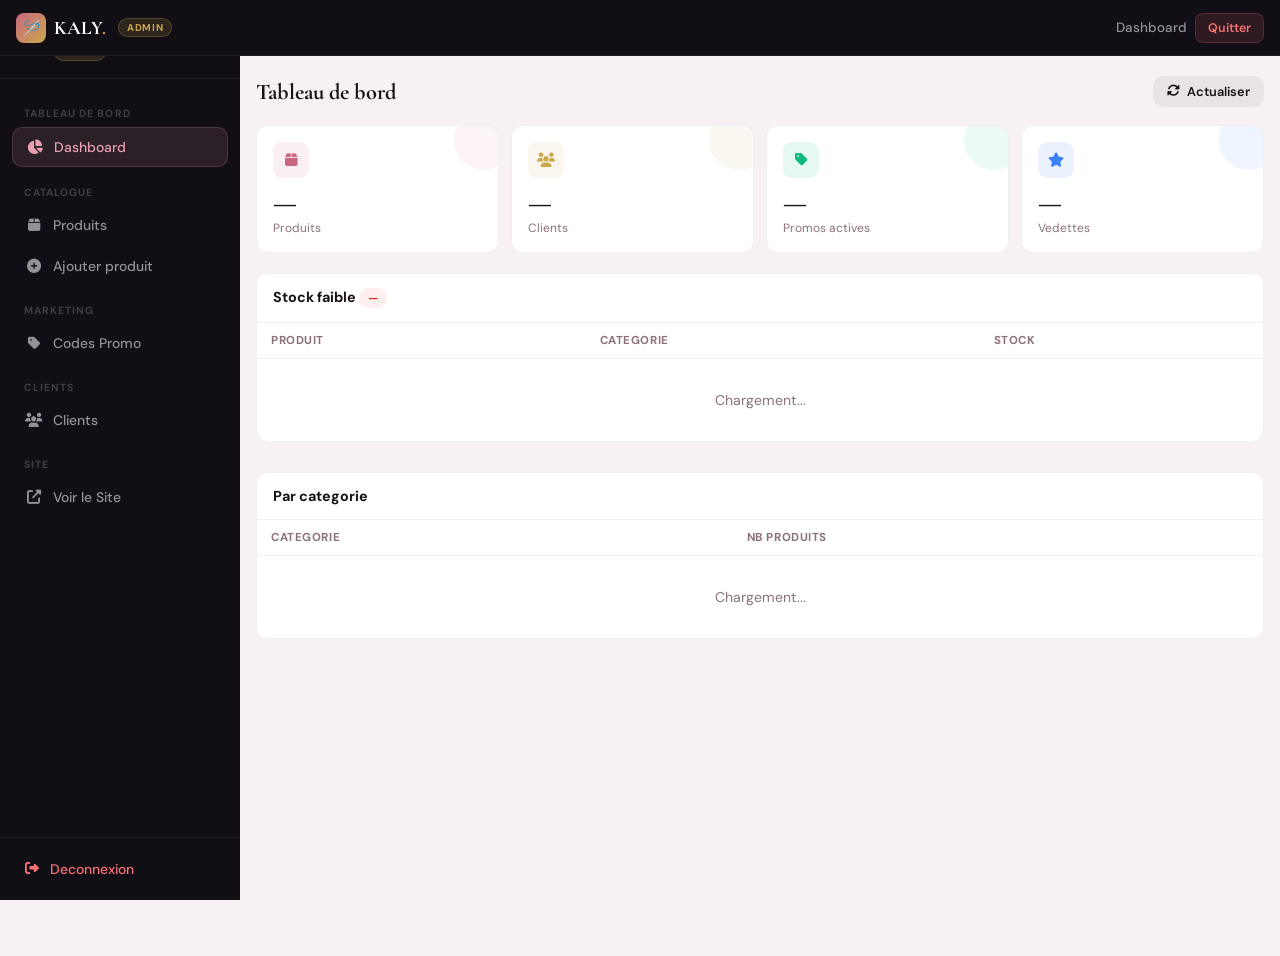
==== dashboard.html @ 9152aa9e "Update dashboard.html" ====
<!DOCTYPE html>
<html lang="fr">
<head>
<meta charset="UTF-8">
<meta name="viewport" content="width=device-width, initial-scale=1.0">
<title>Dashboard — KALY Admin</title>
<link rel="preconnect" href="https://fonts.googleapis.com">
<link rel="preconnect" href="https://fonts.gstatic.com" crossorigin>
<link href="https://fonts.googleapis.com/css2?family=Cormorant+Garamond:wght@400;600;700&family=DM+Sans:wght@300;400;500;600&display=swap" rel="stylesheet">
<link rel="stylesheet" href="https://cdnjs.cloudflare.com/ajax/libs/font-awesome/6.4.0/css/all.min.css">
<style>
*,*::before,*::after{margin:0;padding:0;box-sizing:border-box}
:root{
  --rose:#e8a0b0;--rose-deep:#c9687e;--gold:#c9a84c;
  --dark:#1a1218;--mid:#2e2129;--sidebar-bg:#120e15;
  --soft:#f7f1f3;--muted:#8a717a;--white:#fff;--green:#25D366;
  --radius:12px;--sw:240px;--topbar:56px;
}
html{scroll-behavior:smooth}
body{font-family:'DM Sans',sans-serif;background:var(--soft);color:var(--dark);min-height:100vh}
.topbar{position:fixed;top:0;left:0;right:0;z-index:300;height:var(--topbar);background:var(--sidebar-bg);border-bottom:1px solid rgba(255,255,255,.07);display:flex;align-items:center;justify-content:space-between;padding:0 16px}
.topbar-left{display:flex;align-items:center;gap:12px}
.ham-btn{background:none;border:none;cursor:pointer;display:flex;flex-direction:column;gap:5px;padding:4px}
.ham-btn span{display:block;width:20px;height:2px;background:#fff;border-radius:2px}
.logo-row{display:flex;align-items:center;gap:8px;text-decoration:none}
.logo-icon{width:30px;height:30px;border-radius:8px;background:linear-gradient(135deg,var(--rose-deep),var(--gold));display:flex;align-items:center;justify-content:center;font-size:14px;flex-shrink:0}
.logo-text{font-family:'Cormorant Garamond',serif;font-size:1.2rem;font-weight:700;color:#fff}
.logo-text span{color:var(--gold)}
.admin-pill{background:rgba(201,168,76,.15);border:1px solid rgba(201,168,76,.25);color:var(--gold);font-size:.62rem;font-weight:700;letter-spacing:.07em;text-transform:uppercase;padding:2px 8px;border-radius:99px}
.topbar-right{display:flex;align-items:center;gap:8px}
.page-label{color:rgba(255,255,255,.55);font-size:.84rem;font-weight:500}
.logout-btn{background:rgba(248,113,113,.12);border:1px solid rgba(248,113,113,.2);color:#f87171;font-size:.78rem;font-weight:600;padding:6px 12px;border-radius:8px;cursor:pointer;font-family:'DM Sans',sans-serif}
.sb-overlay{display:none;position:fixed;inset:0;background:rgba(0,0,0,.55);z-index:200}
.sb-overlay.show{display:block}
.sidebar{position:fixed;top:0;left:0;bottom:0;z-index:250;width:var(--sw);background:var(--sidebar-bg);display:flex;flex-direction:column;transform:translateX(-100%);transition:transform .28s cubic-bezier(.4,0,.2,1);overflow-y:auto}
.sidebar.open{transform:translateX(0)}
.sb-head{display:flex;align-items:center;justify-content:space-between;padding:18px 16px;border-bottom:1px solid rgba(255,255,255,.07);flex-shrink:0}
.sb-close{background:none;border:none;color:rgba(255,255,255,.35);font-size:1rem;cursor:pointer;padding:4px}
.sb-close:hover{color:#fff}
.sb-nav{flex:1;padding:12px;display:flex;flex-direction:column;gap:3px}
.nav-lbl{font-size:.65rem;font-weight:700;letter-spacing:.1em;text-transform:uppercase;color:rgba(255,255,255,.2);padding:10px 12px 4px;margin-top:6px}
.ni{display:flex;align-items:center;gap:11px;padding:10px 13px;border-radius:10px;color:rgba(255,255,255,.55);font-size:.87rem;font-weight:500;text-decoration:none;cursor:pointer;border:none;background:none;width:100%;transition:all .15s;font-family:'DM Sans',sans-serif;text-align:left}
.ni i{width:17px;text-align:center;font-size:.88rem;flex-shrink:0}
.ni:hover{background:rgba(255,255,255,.06);color:#fff}
.ni.active{background:rgba(232,160,176,.12);color:var(--rose);border:1px solid rgba(232,160,176,.18)}
.ni.active i{color:var(--rose)}
.sb-foot{padding:12px;border-top:1px solid rgba(255,255,255,.06);flex-shrink:0}
.ni-logout{display:flex;align-items:center;gap:11px;padding:10px 13px;border-radius:10px;color:#f87171;font-size:.87rem;font-weight:500;cursor:pointer;border:none;background:none;width:100%;font-family:'DM Sans',sans-serif;transition:background .15s}
.ni-logout:hover{background:rgba(248,113,113,.1)}
.main{margin-top:var(--topbar);min-height:calc(100vh - var(--topbar));padding:20px 16px 40px}
.sec{display:none}.sec.active{display:block;animation:fi .2s ease}
@keyframes fi{from{opacity:0;transform:translateY(8px)}to{opacity:1;transform:translateY(0)}}
.sec-head{display:flex;align-items:center;justify-content:space-between;flex-wrap:wrap;gap:10px;margin-bottom:18px}
.sec-head h2{font-family:'Cormorant Garamond',serif;font-size:1.4rem;font-weight:700}
.stats-grid{display:grid;grid-template-columns:1fr 1fr;gap:12px;margin-bottom:20px}
.sc{background:var(--white);border-radius:var(--radius);padding:16px;border:1px solid rgba(0,0,0,.06);position:relative;overflow:hidden}
.sc::after{content:'';position:absolute;top:-16px;right:-16px;width:60px;height:60px;border-radius:50%;opacity:.08}
.sc.rose::after{background:var(--rose-deep)}.sc.gold::after{background:var(--gold)}.sc.green::after{background:#10b981}.sc.blue::after{background:#3b82f6}
.si{width:36px;height:36px;border-radius:9px;display:flex;align-items:center;justify-content:center;font-size:.9rem;margin-bottom:10px}
.sc.rose .si{background:rgba(201,104,126,.1);color:var(--rose-deep)}.sc.gold .si{background:rgba(201,168,76,.1);color:var(--gold)}.sc.green .si{background:rgba(16,185,129,.1);color:#10b981}.sc.blue .si{background:rgba(59,130,246,.1);color:#3b82f6}
.sn{font-family:'Cormorant Garamond',serif;font-size:1.8rem;font-weight:700;color:var(--dark);line-height:1}
.sl{font-size:.75rem;color:var(--muted);margin-top:3px}
.card{background:var(--white);border-radius:var(--radius);border:1px solid rgba(0,0,0,.06);overflow:hidden;margin-bottom:16px}
.card-head{padding:14px 16px;border-bottom:1px solid rgba(0,0,0,.06);display:flex;align-items:center;justify-content:space-between;gap:10px;flex-wrap:wrap}
.card-title{font-size:.9rem;font-weight:700}
.ts{overflow-x:auto;-webkit-overflow-scrolling:touch}
table{width:100%;border-collapse:collapse;min-width:460px}
thead th{padding:10px 14px;text-align:left;font-size:.72rem;font-weight:700;letter-spacing:.05em;text-transform:uppercase;color:var(--muted);border-bottom:1px solid rgba(0,0,0,.06);white-space:nowrap}
tbody tr{transition:background .12s}
tbody tr:hover{background:rgba(0,0,0,.02)}
td{padding:11px 14px;font-size:.86rem;border-bottom:1px solid rgba(0,0,0,.04);vertical-align:middle}
tbody tr:last-child td{border-bottom:none}
.etd{text-align:center;padding:32px;color:var(--muted);font-size:.88rem}
.btn{display:inline-flex;align-items:center;gap:7px;padding:10px 18px;border-radius:10px;font-size:.86rem;font-weight:600;cursor:pointer;border:none;font-family:'DM Sans',sans-serif;transition:all .2s;white-space:nowrap}
.bp{background:linear-gradient(135deg,var(--rose-deep),var(--gold));color:#fff}.bp:hover{opacity:.88}
.bs{background:rgba(0,0,0,.06);color:var(--dark)}.bs:hover{background:rgba(0,0,0,.1)}
.bsm{padding:7px 14px;font-size:.8rem}
.badge{display:inline-block;padding:3px 9px;border-radius:99px;font-size:.7rem;font-weight:700}
.br{background:rgba(201,104,126,.1);color:var(--rose-deep)}.bg{background:rgba(201,168,76,.1);color:#9a7500}
.bgr{background:rgba(16,185,129,.1);color:#059669}.brd{background:rgba(239,68,68,.09);color:#dc2626}.bgy{background:rgba(0,0,0,.06);color:var(--muted)}
.sb-bar{position:relative;margin-bottom:10px}
.sb-bar i{position:absolute;left:11px;top:50%;transform:translateY(-50%);color:var(--muted);font-size:.82rem;pointer-events:none}
.sb-bar input{width:100%;padding:9px 12px 9px 32px;border:1.5px solid rgba(0,0,0,.1);border-radius:9px;font-size:.85rem;font-family:'DM Sans',sans-serif;outline:none;transition:border-color .2s}
.sb-bar input:focus{border-color:var(--rose-deep)}
.toast{position:fixed;bottom:20px;left:50%;transform:translateX(-50%);display:flex;align-items:center;gap:9px;padding:12px 20px;border-radius:12px;color:#fff;font-size:.86rem;font-weight:500;box-shadow:0 8px 24px rgba(0,0,0,.2);z-index:9999;white-space:nowrap;animation:ti .3s ease}
.toast.success{background:#10b981}.toast.error{background:#ef4444}
@keyframes ti{from{opacity:0;transform:translateX(-50%) translateY(10px)}to{opacity:1;transform:translateX(-50%) translateY(0)}}
@media(min-width:900px){
  .ham-btn{display:none}.sidebar{transform:translateX(0)}.sb-head .sb-close{display:none}
  .main{margin-left:var(--sw)}.stats-grid{grid-template-columns:repeat(4,1fr)}
}
</style>
</head>
<body>

<div class="topbar">
  <div class="topbar-left">
    <button class="ham-btn" id="ham"><span></span><span></span><span></span></button>
    <a href="index.html" class="logo-row">
      <div class="logo-icon">&#x1FAA1;</div>
      <span class="logo-text">KALY<span>.</span></span>
    </a>
    <span class="admin-pill">Admin</span>
  </div>
  <div class="topbar-right">
    <span class="page-label" id="plabel">Dashboard</span>
    <button class="logout-btn" onclick="logout()">Quitter</button>
  </div>
</div>

<div class="sb-overlay" id="sbo"></div>
<aside class="sidebar" id="sb">
  <div class="sb-head">
    <div style="display:flex;align-items:center;gap:8px">
      <div class="logo-icon">&#x1FAA1;</div>
      <div><div class="logo-text" style="font-size:1.1rem">KALY<span>.</span></div><span class="admin-pill" style="font-size:.58rem">Admin</span></div>
    </div>
    <button class="sb-close" id="sbclose"><i class="fas fa-times"></i></button>
  </div>
  <nav class="sb-nav">
    <span class="nav-lbl">Tableau de bord</span>
    <button class="ni active" id="n-dash" onclick="go('dash')"><i class="fas fa-chart-pie"></i> Dashboard</button>
    <span class="nav-lbl">Catalogue</span>
    <button class="ni" id="n-prods" onclick="go('prods')"><i class="fas fa-box"></i> Produits</button>
    <button class="ni" id="n-add" onclick="go('add')"><i class="fas fa-plus-circle"></i> Ajouter produit</button>
    <span class="nav-lbl">Marketing</span>
    <button class="ni" id="n-promos" onclick="go('promos')"><i class="fas fa-tag"></i> Codes Promo</button>
    <span class="nav-lbl">Clients</span>
    <button class="ni" id="n-users" onclick="go('users')"><i class="fas fa-users"></i> Clients</button>
    <span class="nav-lbl">Site</span>
    <a class="ni" href="https://kaly-frontend-public.onrender.com" target="_blank"><i class="fas fa-external-link-alt"></i> Voir le Site</a>
  </nav>
  <div class="sb-foot">
    <button class="ni-logout" onclick="logout()"><i class="fas fa-sign-out-alt"></i> Deconnexion</button>
  </div>
</aside>

<main class="main">

  <!-- DASHBOARD -->
  <div class="sec active" id="sec-dash">
    <div class="sec-head"><h2>Tableau de bord</h2><button class="btn bs bsm" onclick="loadDash()"><i class="fas fa-sync-alt"></i> Actualiser</button></div>
    <div class="stats-grid">
      <div class="sc rose"><div class="si"><i class="fas fa-box"></i></div><div class="sn" id="s-p">—</div><div class="sl">Produits</div></div>
      <div class="sc gold"><div class="si"><i class="fas fa-users"></i></div><div class="sn" id="s-u">—</div><div class="sl">Clients</div></div>
      <div class="sc green"><div class="si"><i class="fas fa-tag"></i></div><div class="sn" id="s-pr">—</div><div class="sl">Promos actives</div></div>
      <div class="sc blue"><div class="si"><i class="fas fa-star"></i></div><div class="sn" id="s-f">—</div><div class="sl">Vedettes</div></div>
    </div>
    <div style="display:grid;gap:14px">
      <div class="card">
        <div class="card-head"><span class="card-title">Stock faible <span class="badge brd" id="s-l">—</span></span></div>
        <div class="ts"><table><thead><tr><th>Produit</th><th>Categorie</th><th>Stock</th></tr></thead><tbody id="tb-low"><tr><td class="etd" colspan="3">Chargement...</td></tr></tbody></table></div>
      </div>
      <div class="card">
        <div class="card-head"><span class="card-title">Par categorie</span></div>
        <div class="ts"><table><thead><tr><th>Categorie</th><th>Nb produits</th></tr></thead><tbody id="tb-cats"><tr><td class="etd" colspan="2">Chargement...</td></tr></tbody></table></div>
      </div>
    </div>
  </div>

  <!-- PRODUITS -->
  <div class="sec" id="sec-prods">
    <div class="sec-head"><h2>Produits</h2><button class="btn bp bsm" onclick="go('add')"><i class="fas fa-plus"></i> Ajouter</button></div>
    <div class="card">
      <div class="card-head" style="flex-direction:column;align-items:stretch;gap:10px">
        <div class="sb-bar"><i class="fas fa-search"></i><input type="text" id="ps" placeholder="Rechercher..." oninput="fprod()"></div>
        <select id="cf" onchange="fprod()" style="padding:9px 12px;border:1.5px solid rgba(0,0,0,.1);border-radius:9px;font-size:.85rem;font-family:'DM Sans',sans-serif;outline:none;background:#fff">
          <option value="">Toutes categories</option>
          <option value="vetements">Vetements</option><option value="sacs">Sacs</option>
          <option value="chaussures">Chaussures</option><option value="accessoires">Accessoires</option>
        </select>
      </div>
      <div class="ts"><table>
        <thead><tr><th>Img</th><th>Nom</th><th>Cat.</th><th>Prix</th><th>Stock</th><th>Vedette</th><th>Actions</th></tr></thead>
        <tbody id="tb-prods"><tr><td class="etd" colspan="7">Chargement...</td></tr></tbody>
      </table></div>
    </div>
  </div>

  <!-- AJOUTER PRODUIT -->
  <div class="sec" id="sec-add">
    <div class="sec-head">
      <h2>Ajouter un produit</h2>
      <button class="btn bs bsm" onclick="go('prods')"><i class="fas fa-arrow-left"></i> Retour</button>
    </div>
    <div class="card" style="padding:20px">
      <form id="pf">
        <div style="display:grid;gap:12px">
          <div><label>Nom *</label><input type="text" id="fn" required></div>
          <div><label>Categorie *</label><select id="fc" required><option>Vetements</option><option>Sacs</option><option>Chaussures</option><option>Accessoires</option></select></div>
          <div><label>Prix (FCFA) *</label><input type="number" id="fp" required min="0"></div>
          <div><label>Stock *</label><input type="number" id="fst" required min="0"></div>
          <div><label>Description</label><textarea id="fd" style="padding:10px 13px;border:1.5px solid rgba(0,0,0,.1);border-radius:9px;font-size:.88rem;font-family:'DM Sans',sans-serif;outline:none;resize:vertical;min-height:80px"></textarea></div>
          <div><label>Vedette?</label><input type="checkbox" id="ff"></div>
          <button type="submit" class="btn bp"><i class="fas fa-save"></i> Enregistrer</button>
        </div>
      </form>
    </div>
  </div>

  <!-- CODES PROMO -->
  <div class="sec" id="sec-promos">
    <div class="sec-head"><h2>Codes Promo</h2></div>
    <div class="card" style="padding:20px">
      <form id="promofrm" style="display:grid;gap:12px;margin-bottom:20px">
        <div><label>Code promo *</label><input type="text" id="pcode" placeholder="ETE2024" required></div>
        <div><label>Reduction (%) *</label><input type="number" id="pdis" placeholder="20" required min="0" max="100"></div>
        <div><label>Date expiration</label><input type="date" id="pexp"></div>
        <button type="submit" class="btn bp"><i class="fas fa-plus"></i> Creer</button>
      </form>
      <div class="ts"><table>
        <thead><tr><th>Code</th><th>Reduction</th><th>Expiration</th><th>Actif</th><th>Actions</th></tr></thead>
        <tbody id="tb-promos"><tr><td class="etd" colspan="5">Chargement...</td></tr></tbody>
      </table></div>
    </div>
  </div>

  <!-- CLIENTS -->
  <div class="sec" id="sec-users">
    <div class="sec-head"><h2>Clients</h2></div>
    <div class="card">
      <div class="ts"><table>
        <thead><tr><th>Nom</th><th>Email</th><th>Telephone</th><th>Date</th><th>Actions</th></tr></thead>
        <tbody id="tb-users"><tr><td class="etd" colspan="5">Chargement...</td></tr></tbody>
      </table></div>
    </div>
  </div>

</main>


<script>
const API = 'https://kaly-backend.onrender.com/api';
let pwd = localStorage.getItem('kaly_admin_password');

if (!pwd) window.location.href = 'index.html';

function go(s) {
  document.querySelectorAll('.sec').forEach(x => x.classList.remove('active'));
  document.querySelectorAll('.ni').forEach(x => x.classList.remove('active'));
  document.getElementById('sec-' + s).classList.add('active');
  document.getElementById('n-' + s).classList.add('active');
  const labels = {dash:'Dashboard', prods:'Produits', add:'Ajouter produit', promos:'Codes Promo', users:'Clients'};
  document.getElementById('plabel').textContent = labels[s] || 'Admin';
  if (s === 'dash') loadDash();
  if (s === 'prods') loadProds();
  if (s === 'users') loadUsers();
  if (s === 'promos') loadPromos();
}

async function loadDash() {
  try {
    const r = await fetch(API + '/admin/stats', {headers: {'password': pwd}});
    if (!r.ok) throw new Error('Not auth');
    const d = await r.json();
    document.getElementById('s-p').textContent = d.totalProducts || 0;
    document.getElementById('s-u').textContent = d.totalUsers || 0;
    document.getElementById('s-pr').textContent = d.totalPromos || 0;
    document.getElementById('s-f').textContent = d.featured || 0;
    
    const prods = await (await fetch(API + '/products', {headers: {'password': pwd}})).json();
    const low = prods.filter(p => p.stock <= 5);
    document.getElementById('s-l').textContent = low.length;
    document.getElementById('tb-low').innerHTML = low.length === 0 ? '<tr><td class="etd" colspan="3">Aucun stock faible</td></tr>' : low.map(p => `<tr><td>${p.name}</td><td>${p.category}</td><td><span class="badge brd">${p.stock}</span></td></tr>`).join('');
    
    const cats = {};
    prods.forEach(p => cats[p.category] = (cats[p.category] || 0) + 1);
    document.getElementById('tb-cats').innerHTML = Object.entries(cats).map(([c,n]) => `<tr><td>${c}</td><td>${n}</td></tr>`).join('');
  } catch (e) {
    console.error(e);
  }
}

async function loadProds() {
  try {
    const r = await fetch(API + '/products', {headers: {'password': pwd}});
    const prods = await r.json();
    document.getElementById('tb-prods').innerHTML = prods.length === 0 ? '<tr><td class="etd" colspan="7">Aucun produit</td></tr>' : prods.map(p => `
      <tr>
        <td><img src="${p.images?.[0]||'https://via.placeholder.com/40'}" style="width:40px;height:40px;border-radius:6px;object-fit:cover"></td>
        <td>${p.name}</td>
        <td>${p.category}</td>
        <td>${p.price.toLocaleString()} FCFA</td>
        <td><span class="badge ${p.stock > 0 ? 'bgr' : 'brd'}">${p.stock}</span></td>
        <td>${p.featured ? '<i class="fas fa-star" style="color:gold"></i>' : '—'}</td>
        <td><button class="btn bs bsm" onclick="delProd('${p._id}')"><i class="fas fa-trash"></i></button></td>
      </tr>
    `).join('');
  } catch (e) {
    console.error(e);
  }
}

async function delProd(id) {
  if (!confirm('Supprimer?')) return;
  try {
    await fetch(API + '/products/' + id, {method:'DELETE', headers: {'password': pwd}});
    toast('✓ Produit supprime', 'success');
    loadProds();
  } catch (e) {
    toast('❌ Erreur', 'error');
  }
}

document.getElementById('pf').addEventListener('submit', async (e) => {
  e.preventDefault();
  try {
    const data = {
      name: document.getElementById('fn').value,
      category: document.getElementById('fc').value,
      price: parseFloat(document.getElementById('fp').value),
      stock: parseInt(document.getElementById('fst').value),
      description: document.getElementById('fd').value,
      featured: document.getElementById('ff').checked,
      images: ['https://via.placeholder.com/300']
    };
    const r = await fetch(API + '/products', {
      method: 'POST',
      headers: {'password': pwd, 'Content-Type': 'application/json'},
      body: JSON.stringify(data)
    });
    if (r.ok) {
      toast(
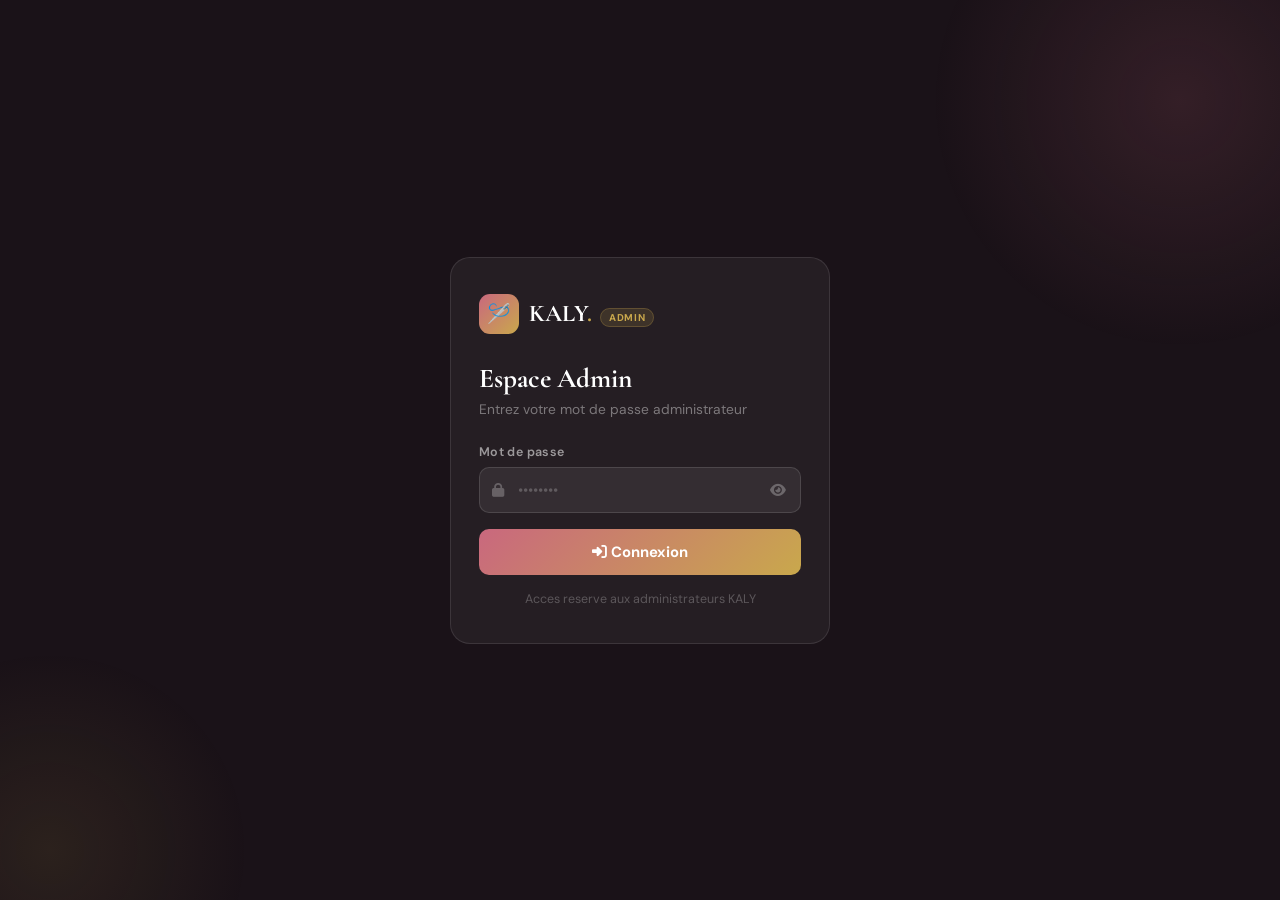
==== commit 63bbbb40: "Add files via upload" ====
--- a/dashboard.html
+++ b/dashboard.html
@@ -320,4 +320,108 @@
       body: JSON.stringify(data)
     });
     if (r.ok) {
-      toast(
+      toast('✓ Produit cree', 'success');
+      document.getElementById('pf').reset();
+      setTimeout(() => go('prods'), 1000);
+    }
+  } catch (e) {
+    toast('❌ Erreur', 'error');
+  }
+});
+
+async function loadPromos() {
+  try {
+    const r = await fetch(API + '/promos', {headers: {'password': pwd}});
+    const promos = await r.json();
+    document.getElementById('tb-promos').innerHTML = promos.length === 0 ? '<tr><td class="etd" colspan="5">Aucun code promo</td></tr>' : promos.map(p => `
+      <tr>
+        <td><strong>${p.code}</strong></td>
+        <td>${p.discount}%</td>
+        <td>${p.expiresAt ? new Date(p.expiresAt).toLocaleDateString('fr-FR') : '—'}</td>
+        <td><span class="badge ${p.active ? 'bgr' : 'bgy'}">${p.active ? 'Actif' : 'Inactif'}</span></td>
+        <td><button class="btn bs bsm" onclick="delPromo('${p._id}')"><i class="fas fa-trash"></i></button></td>
+      </tr>
+    `).join('');
+  } catch (e) { console.error(e); }
+}
+
+document.getElementById('promofrm').addEventListener('submit', async (e) => {
+  e.preventDefault();
+  try {
+    const data = {
+      code: document.getElementById('pcode').value.toUpperCase(),
+      discount: parseInt(document.getElementById('pdis').value),
+      expiresAt: document.getElementById('pexp').value || null
+    };
+    const r = await fetch(API + '/promo', {
+      method: 'POST',
+      headers: {'password': pwd, 'Content-Type': 'application/json'},
+      body: JSON.stringify(data)
+    });
+    if (r.ok) {
+      toast('✓ Code promo cree', 'success');
+      document.getElementById('promofrm').reset();
+      loadPromos();
+    }
+  } catch (e) { toast('❌ Erreur', 'error'); }
+});
+
+async function delPromo(id) {
+  if (!confirm('Supprimer ce code promo?')) return;
+  try {
+    await fetch(API + '/promo/' + id, {method:'DELETE', headers: {'password': pwd}});
+    toast('✓ Code supprime', 'success');
+    loadPromos();
+  } catch (e) { toast('❌ Erreur', 'error'); }
+}
+
+async function loadUsers() {
+  try {
+    const r = await fetch(API + '/admin/users', {headers: {'password': pwd}});
+    const users = await r.json();
+    document.getElementById('tb-users').innerHTML = users.length === 0 ? '<tr><td class="etd" colspan="5">Aucun client</td></tr>' : users.map(u => `
+      <tr>
+        <td>${u.fullName}</td>
+        <td>${u.email}</td>
+        <td>${u.phone || '—'}</td>
+        <td>${new Date(u.createdAt).toLocaleDateString('fr-FR')}</td>
+        <td><button class="btn bs bsm" onclick="delUser('${u._id}')"><i class="fas fa-trash"></i></button></td>
+      </tr>
+    `).join('');
+  } catch (e) { console.error(e); }
+}
+
+async function delUser(id) {
+  if (!confirm('Supprimer ce client?')) return;
+  try {
+    await fetch(API + '/admin/users/' + id, {method:'DELETE', headers: {'password': pwd}});
+    toast('✓ Client supprime', 'success');
+    loadUsers();
+  } catch (e) { toast('❌ Erreur', 'error'); }
+}
+
+function fprod() {}
+
+function logout() {
+  if (confirm('Voulez-vous vraiment vous deconnecter?')) {
+    localStorage.removeItem('kaly_admin_password');
+    window.location.href = 'index.html';
+  }
+}
+
+function toast(msg, type) {
+  const t = document.createElement('div');
+  t.className = 'toast ' + type;
+  t.textContent = msg;
+  document.body.appendChild(t);
+  setTimeout(() => t.remove(), 3000);
+}
+
+document.getElementById('ham').addEventListener('click', () => document.getElementById('sb').classList.toggle('open'));
+document.getElementById('sbclose').addEventListener('click', () => document.getElementById('sb').classList.remove('open'));
+document.getElementById('sbo').addEventListener('click', () => document.getElementById('sb').classList.remove('open'));
+
+loadDash();
+</script>
+</body>
+</html>
